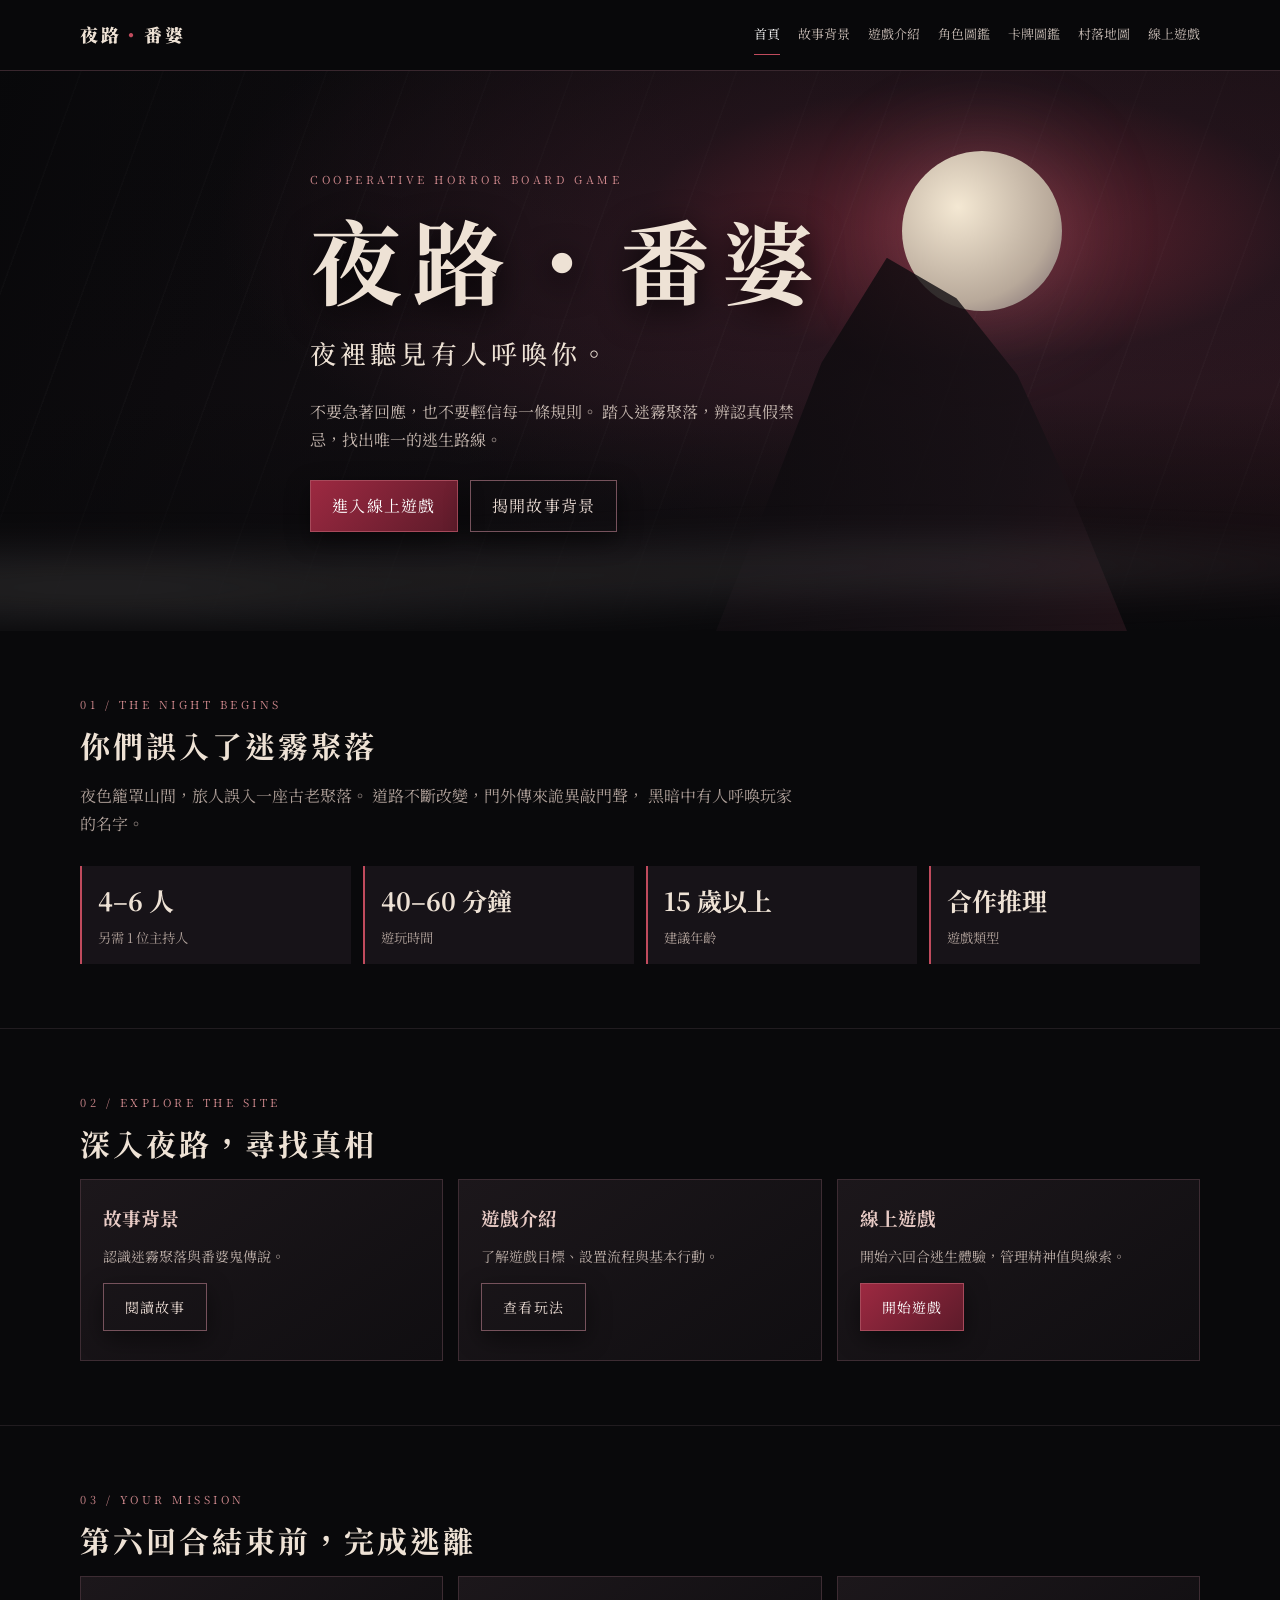
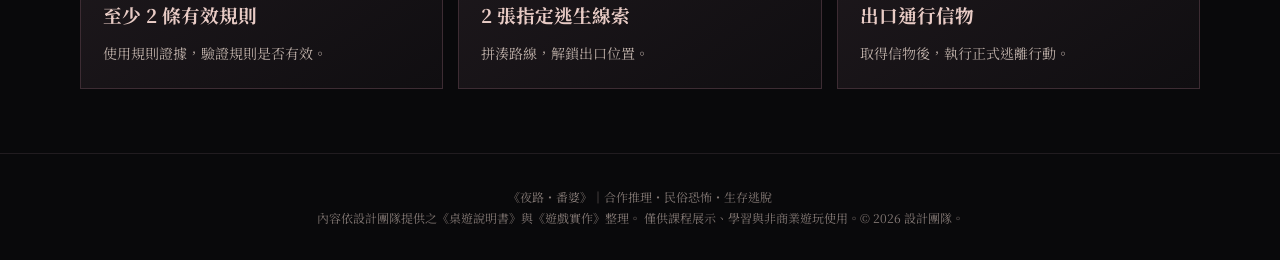
==== index.html @ e9b5aa8d "更新" ====
<!doctype html>
<html lang="zh-Hant">
<head>
  <meta charset="utf-8">
  <meta name="viewport" content="width=device-width, initial-scale=1">
  <title>首頁｜夜路・番婆</title>
  <link rel="stylesheet" href="css/common.css">
  <link rel="stylesheet" href="css/home.css">
</head>

<body>
  <header class="topbar">
    <div class="wrap nav">
      <a class="brand" href="index.html">夜路<span>・</span>番婆</a>

      <button class="menu" id="menu" aria-label="開啟選單">☰</button>

      <nav class="navlinks" id="navlinks">
        <a href="index.html">首頁</a>
        <a href="story.html">故事背景</a>
        <a href="rules.html">遊戲介紹</a>
        <a href="roles.html">角色圖鑑</a>
        <a href="cards.html">卡牌圖鑑</a>
        <a href="map.html">村落地圖</a>
        <a href="play.html">線上遊戲</a>
      </nav>
    </div>
  </header>

  <section class="hero">
    <div class="moon"></div>
    <div class="shadow-ghost"></div>
    <div class="embers"></div>
    <div class="fog"></div>

    <div class="wrap hero-copy">
      <div class="eyebrow">COOPERATIVE HORROR BOARD GAME</div>

      <h1>夜路・番婆</h1>
      <h2>夜裡聽見有人呼喚你。</h2>

      <p>
        不要急著回應，也不要輕信每一條規則。
        踏入迷霧聚落，辨認真假禁忌，找出唯一的逃生路線。
      </p>

      <div class="actions">
        <a class="btn" href="play.html">進入線上遊戲</a>
        <a class="btn ghost" href="story.html">揭開故事背景</a>
      </div>
    </div>
  </section>

  <main>
    <!-- 第一區：遊戲基本資訊 -->
    <section>
      <div class="wrap fade-in">
        <div class="kicker">01 / THE NIGHT BEGINS</div>
        <h2 class="section-title">你們誤入了迷霧聚落</h2>

        <p class="lead">
          夜色籠罩山間，旅人誤入一座古老聚落。
          道路不斷改變，門外傳來詭異敲門聲，
          黑暗中有人呼喚玩家的名字。
        </p>

        <div class="stats">
          <div class="stat">
            <b>4–6 人</b>
            <small>另需 1 位主持人</small>
          </div>

          <div class="stat">
            <b>40–60 分鐘</b>
            <small>遊玩時間</small>
          </div>

          <div class="stat">
            <b>15 歲以上</b>
            <small>建議年齡</small>
          </div>

          <div class="stat">
            <b>合作推理</b>
            <small>遊戲類型</small>
          </div>
        </div>
      </div>
    </section>

    <!-- 第二區：網站導覽 -->
    <section>
      <div class="wrap fade-in">
        <div class="kicker">02 / EXPLORE THE SITE</div>
        <h2 class="section-title">深入夜路，尋找真相</h2>

        <div class="grid">
          <article class="card">
            <h3>故事背景</h3>
            <p>認識迷霧聚落與番婆鬼傳說。</p>
            <p style="margin-top: 14px;">
              <a class="btn ghost" href="story.html">閱讀故事</a>
            </p>
          </article>

          <article class="card">
            <h3>遊戲介紹</h3>
            <p>了解遊戲目標、設置流程與基本行動。</p>
            <p style="margin-top: 14px;">
              <a class="btn ghost" href="rules.html">查看玩法</a>
            </p>
          </article>

          <article class="card">
            <h3>線上遊戲</h3>
            <p>開始六回合逃生體驗，管理精神值與線索。</p>
            <p style="margin-top: 14px;">
              <a class="btn" href="play.html">開始遊戲</a>
            </p>
          </article>
        </div>
      </div>
    </section>

    <!-- 第三區：勝利條件 -->
    <section>
      <div class="wrap fade-in">
        <div class="kicker">03 / YOUR MISSION</div>
        <h2 class="section-title">第六回合結束前，完成逃離</h2>

        <div class="grid">
          <article class="card">
            <h3>至少 2 條有效規則</h3>
            <p>使用規則證據，驗證規則是否有效。</p>
          </article>

          <article class="card">
            <h3>2 張指定逃生線索</h3>
            <p>拼湊路線，解鎖出口位置。</p>
          </article>

          <article class="card">
            <h3>出口通行信物</h3>
            <p>取得信物後，執行正式逃離行動。</p>
          </article>
        </div>
      </div>
    </section>
  </main>

  <footer class="footer">
    <div class="wrap">
      《夜路・番婆》｜合作推理・民俗恐怖・生存逃脫<br>
      內容依設計團隊提供之《桌遊說明書》與《遊戲實作》整理。
      僅供課程展示、學習與非商業遊玩使用。© 2026 設計團隊。
    </div>
  </footer>

    <script src="js/common.js"></script>
  <script src="js/home.js"></script>
</body>
</html>
---- css/common.css ----
/* 全站共用：字體、色彩、導覽列、按鈕、通用內容元件、頁尾與無障礙設定 */

/* ==============================
   1. 字體與全域設定
============================== */

@import url('https://fonts.googleapis.com/css2?family=Noto+Serif+TC:wght@400;500;600;700;900&display=swap');

:root {
  --bg: #09090b;
  --panel: #151216;
  --panel2: #21171d;
  --red: #9d2941;
  --red2: #c04b5d;
  --cream: #eee2d5;
  --muted: #b0a19a;
  --line: #49333b;
  --gold: #c5a77a;
}

* {
  box-sizing: border-box;
}

html {
  scroll-behavior: smooth;
}

body {
  margin: 0;
  background: var(--bg);
  color: var(--cream);
  font-family: 'Noto Serif TC', serif;
  line-height: 1.75;
}

a {
  color: inherit;
}

.wrap {
  width: min(1120px, 92%);
  margin: auto;
}

/* ==============================
   2. 導覽列
============================== */

.topbar {
  position: sticky;
  top: 0;
  z-index: 20;
  background: #09090bf2;
  border-bottom: 1px solid #39272e;
  backdrop-filter: blur(14px);
}

.nav {
  min-height: 70px;
  display: flex;
  align-items: center;
  justify-content: space-between;
  gap: 20px;
}

.brand {
  text-decoration: none;
  font-weight: 900;
  letter-spacing: .18em;
  font-size: 18px;
}

.brand span {
  color: var(--red2);
}

.navlinks {
  display: flex;
  gap: 18px;
  align-items: center;
}

.navlinks a {
  text-decoration: none;
  color: #c8bcb5;
  font-size: 13px;
  padding: 8px 0;
  border-bottom: 1px solid transparent;
}

.navlinks a:hover,
.navlinks a.active {
  color: #fff;
  border-color: var(--red2);
}

.menu {
  display: none;
  background: none;
  border: 1px solid var(--line);
  color: var(--cream);
  padding: 7px 11px;
}

/* ==============================
   4. 按鈕
============================== */

.actions {
  display: flex;
  gap: 12px;
  flex-wrap: wrap;
  margin-top: 26px;
}

.btn {
  display: inline-block;
  text-decoration: none;
  border: 1px solid #a74a5b;

  background:
    linear-gradient(
      135deg,
      #9d2941,
      #5d1b2a
    );

  color: #fff;
  padding: 11px 21px;
  letter-spacing: .08em;
  box-shadow: 0 8px 24px #0007;
  transition: .25s;
  position: relative;
  overflow: hidden;
}

.btn:hover {
  transform: translateY(-3px);
  box-shadow: 0 10px 30px #a12c4655;
}

.btn.ghost {
  background: transparent;
  border-color: #76525c;
  color: #eadbd3;
}

/* ==============================
   6. 內頁標題區
============================== */

.page-hero {
  padding: 76px 0 52px;

  background:
    radial-gradient(
      ellipse at 80% 0%,
      #4b202b,
      transparent 48%
    ),
    linear-gradient(
      180deg,
      #171116,
      #09090b
    );

  border-bottom: 1px solid #302229;
}

.page-hero h1 {
  font-size: clamp(34px, 6vw, 58px);
  margin: 10px 0;
  letter-spacing: .12em;
}

.page-hero p {
  color: var(--muted);
  max-width: 720px;
}

/* ==============================
   7. 主要內容區
============================== */

main section {
  padding: 64px 0;
  border-bottom: 1px solid #211c20;
}

.section-title {
  font-size: 30px;
  letter-spacing: .1em;
  margin: 5px 0 10px;
}

.lead {
  color: var(--muted);
  max-width: 720px;
  margin: 0 0 28px;
}

/* ==============================
   8. 卡片與網格
============================== */

.grid {
  display: grid;
  grid-template-columns: repeat(3, 1fr);
  gap: 15px;
}

.two {
  display: grid;
  grid-template-columns: 1fr 1fr;
  gap: 18px;
}

.card {
  background:
    linear-gradient(
      145deg,
      #1c171b,
      #100e11
    );

  border: 1px solid #3d2c33;
  padding: 22px;
  position: relative;
  overflow: hidden;
  transition: .3s;
}

.card:hover {
  transform: translateY(-5px);
  border-color: #a85a68;

  box-shadow:
    0 14px 34px #0009,
    0 0 22px #8e2a3c22;
}

.card h2,
.card h3 {
  margin: 0 0 9px;
  color: #e8cbc5;
}

.card p {
  color: #bcaea7;
  margin: 0;
  font-size: 14px;
}

.tag {
  color: var(--gold);
  font-size: 11px;
  letter-spacing: .18em;
}

/* ==============================
   13. 頁尾與淡入動畫
============================== */

.footer {
  padding: 32px 0;
  color: #847975;
  font-size: 12px;
  text-align: center;
}

.fade-in {
  opacity: 0;
  transform: translateY(18px);
  transition: opacity .8s, transform .8s;
}

.fade-in.in-view {
  opacity: 1;
  transform: none;
}

/* ==============================
   17. 減少動態效果設定
============================== */

@media (prefers-reduced-motion: reduce) {
  *,
  *:before,
  *:after {
    animation: none !important;
    transition: none !important;
    scroll-behavior: auto !important;
  }

  .fade-in {
    opacity: 1;
    transform: none;
  }
}



/* =================================
   角色卡牌選擇區
================================= */

.character-options {
  display: grid;
  grid-template-columns: repeat(4, 1fr);
  gap: 20px;
  max-width: 900px;
  margin: 0 auto;
}

/* =================================
   下方角色卡牌翻轉效果
================================= */

.character-option {
  width: 100%;
  aspect-ratio: 2 / 3;
  padding: 0;
  border: 2px solid #49333b;
  background: transparent;
  cursor: pointer;
  perspective: 1000px;
  overflow: visible;
  border-radius: 8px;
  transition: border-color .3s, box-shadow .3s;
}

.option-inner {
  display: block;
  position: relative;
  width: 100%;
  height: 100%;
  transform-style: preserve-3d;
  transition: transform .8s cubic-bezier(.2,.7,.3,1);
}

/* 卡牌正反面 */
.option-face {
  position: absolute;
  inset: 0;
  display: block;
  width: 100%;
  height: 100%;
  overflow: hidden;
  border-radius: 6px;
  backface-visibility: hidden;
  -webkit-backface-visibility: hidden;
}

.option-face img {
  width: 100%;
  height: 100%;
  display: block;
  object-fit: cover;
}

/* 卡背 */
.option-back {
  transform: rotateY(0deg);
}

/* 卡牌正面 */
.option-front {
  transform: rotateY(180deg);
}

/* 滑鼠移入、鍵盤聚焦、選取後翻面 */
.character-option:hover .option-inner,
.character-option:focus-visible .option-inner,
.character-option.active .option-inner {
  transform: rotateY(180deg);
}

/* 卡牌選取效果 */
.character-option.active {
  border-color: var(--red2);
  box-shadow: 0 0 20px #c04b5d66;
}

/* 滑鼠移入光影 */
.character-option:hover {
  border-color: var(--gold);
  box-shadow: 0 10px 25px #0009;
  transform: translateY(-5px);
}

/* 鍵盤操作提示 */
.character-option:focus-visible {
  outline: 2px solid var(--gold);
  outline-offset: 4px;
}

/* =================================
   全站共用響應式設定
================================= */
@media (max-width: 800px) {
  .navlinks {
    display: none;
    position: absolute;
    top: 70px;
    left: 0;
    right: 0;
    background: #0d0b0e;
    padding: 16px 5%;
    flex-direction: column;
    align-items: flex-start;
  }

  .navlinks.open { display: flex; }
  .menu { display: block; }
  .grid { grid-template-columns: 1fr 1fr; }
  .two { grid-template-columns: 1fr; }
}

@media (max-width: 480px) {
  .grid { grid-template-columns: 1fr; }
  .page-hero { padding: 56px 0 38px; }
}
---- css/home.css ----
/* 首頁專用：Hero、霧氣、火光、統計區與首頁動畫 */

/* ==============================
   3. 首頁主視覺 Hero
============================== */

.hero {
  min-height: 560px;
  display: flex;
  align-items: center;
  position: relative;
  overflow: hidden;
  isolation: isolate;

  background:
    radial-gradient(
      ellipse at 76% 27%,
      #7b2939 0%,
      #2b1720 24%,
      transparent 55%
    ),
    linear-gradient(
      110deg,
      #08080a,
      #171116 58%,
      #28141b
    );
}

.hero:before {
  content: "";
  position: absolute;
  inset: 0;

  background:
    linear-gradient(
      0deg,
      #09090b,
      transparent 42%,
      #09090b55
    ),
    repeating-linear-gradient(
      110deg,
      transparent 0 75px,
      #ffffff05 76px 77px
    );

  z-index: -1;
}

.moon {
  position: absolute;
  right: 17%;
  top: 80px;
  width: 160px;
  height: 160px;
  border-radius: 50%;

  background:
    radial-gradient(
      circle at 35% 35%,
      #f4e8d3,
      #b8a99a 65%,
      #72616a
    );

  box-shadow: 0 0 100px #d18b994a;
  animation: pulse 7s ease-in-out infinite;
}

.shadow-ghost {
  position: absolute;
  right: 11%;
  bottom: -30px;
  width: 34%;
  height: 72%;

  background:
    linear-gradient(
      130deg,
      #070709,
      #171116 65%,
      #28151c
    );

  clip-path: polygon(
    42% 0,
    58% 10%,
    72% 29%,
    83% 55%,
    100% 100%,
    0 100%,
    17% 54%,
    27% 26%
  );

  opacity: .8;
  transform-origin: 50% 100%;
  animation: sway 10s ease-in-out infinite alternate;
}

.hero-copy {
  position: relative;
  z-index: 3;
  padding: 90px 0;
  max-width: 660px;
}

.eyebrow,
.kicker {
  color: #d18a8e;
  letter-spacing: .32em;
  font-size: 11px;
}

.hero h1 {
  font-size: clamp(52px, 8vw, 92px);
  line-height: 1.1;
  letter-spacing: .12em;
  margin: 18px 0;
  text-shadow: 0 8px 35px #000;
  animation: rise 1.2s both;
}

.hero h2 {
  font-weight: 500;
  letter-spacing: .16em;
  font-size: clamp(18px, 3vw, 26px);
}

.hero p {
  color: #c7b9b1;
  max-width: 510px;
}

/* ==============================
   5. 迷霧與火光特效
============================== */

.fog {
  position: absolute;
  z-index: 2;
  bottom: 0;
  left: -20%;
  width: 140%;
  height: 145px;
  pointer-events: none;

  background:
    radial-gradient(
      ellipse at 20% 70%,
      #d4cccc24,
      transparent 40%
    ),
    radial-gradient(
      ellipse at 65% 55%,
      #d4cccc1b,
      transparent 38%
    );

  filter: blur(16px);
  animation: fog 22s ease-in-out infinite alternate;
}

.embers {
  position: absolute;
  inset: 0;
  pointer-events: none;
  z-index: 2;
  overflow: hidden;
}

.ember {
  position: absolute;
  bottom: -10px;
  width: 3px;
  height: 3px;
  border-radius: 50%;
  background: #e6b4a1;
  box-shadow: 0 0 9px #c85a65;

  animation:
    float-up var(--dur) linear var(--delay) infinite;

  opacity: 0;
}

/* ==============================
   9. 遊戲資訊統計
============================== */

.stats {
  display: grid;
  grid-template-columns: repeat(4, 1fr);
  gap: 12px;
  margin-top: 28px;
}

.stat {
  background: #171318;
  border-left: 2px solid var(--red2);
  padding: 13px 16px;
}

.stat b {
  display: block;
  font-size: 25px;
}

.stat small {
  color: var(--muted);
}

/* ==============================
   14. 動畫設定
============================== */

@keyframes pulse {
  0%,
  100% {
    box-shadow: 0 0 65px #c58b8b33;
  }

  50% {
    box-shadow: 0 0 125px #dba0a066;
  }
}

@keyframes sway {
  from {
    transform: rotate(-2deg) translateY(0);
  }

  to {
    transform: rotate(2deg) translateY(-8px);
  }
}

@keyframes fog {
  from {
    transform: translateX(-5%) scale(1);
  }

  to {
    transform: translateX(6%) scale(1.1);
  }
}

@keyframes float-up {
  0% {
    transform: translateY(0);
    opacity: 0;
  }

  12% {
    opacity: .8;
  }

  100% {
    transform: translateY(-620px) translateX(40px);
    opacity: 0;
  }
}

@keyframes rise {
  from {
    opacity: 0;
    transform: translateY(24px);
    filter: blur(6px);
  }

  to {
    opacity: 1;
    transform: none;
    filter: none;
  }
}

/* 首頁響應式設定 */
@media (max-width: 800px) {
  .stats { grid-template-columns: 1fr 1fr; }
  .hero { min-height: 530px; }
  .moon { width: 120px; height: 120px; right: 5%; }
  .shadow-ghost { width: 58%; right: -5%; opacity: .5; }
}
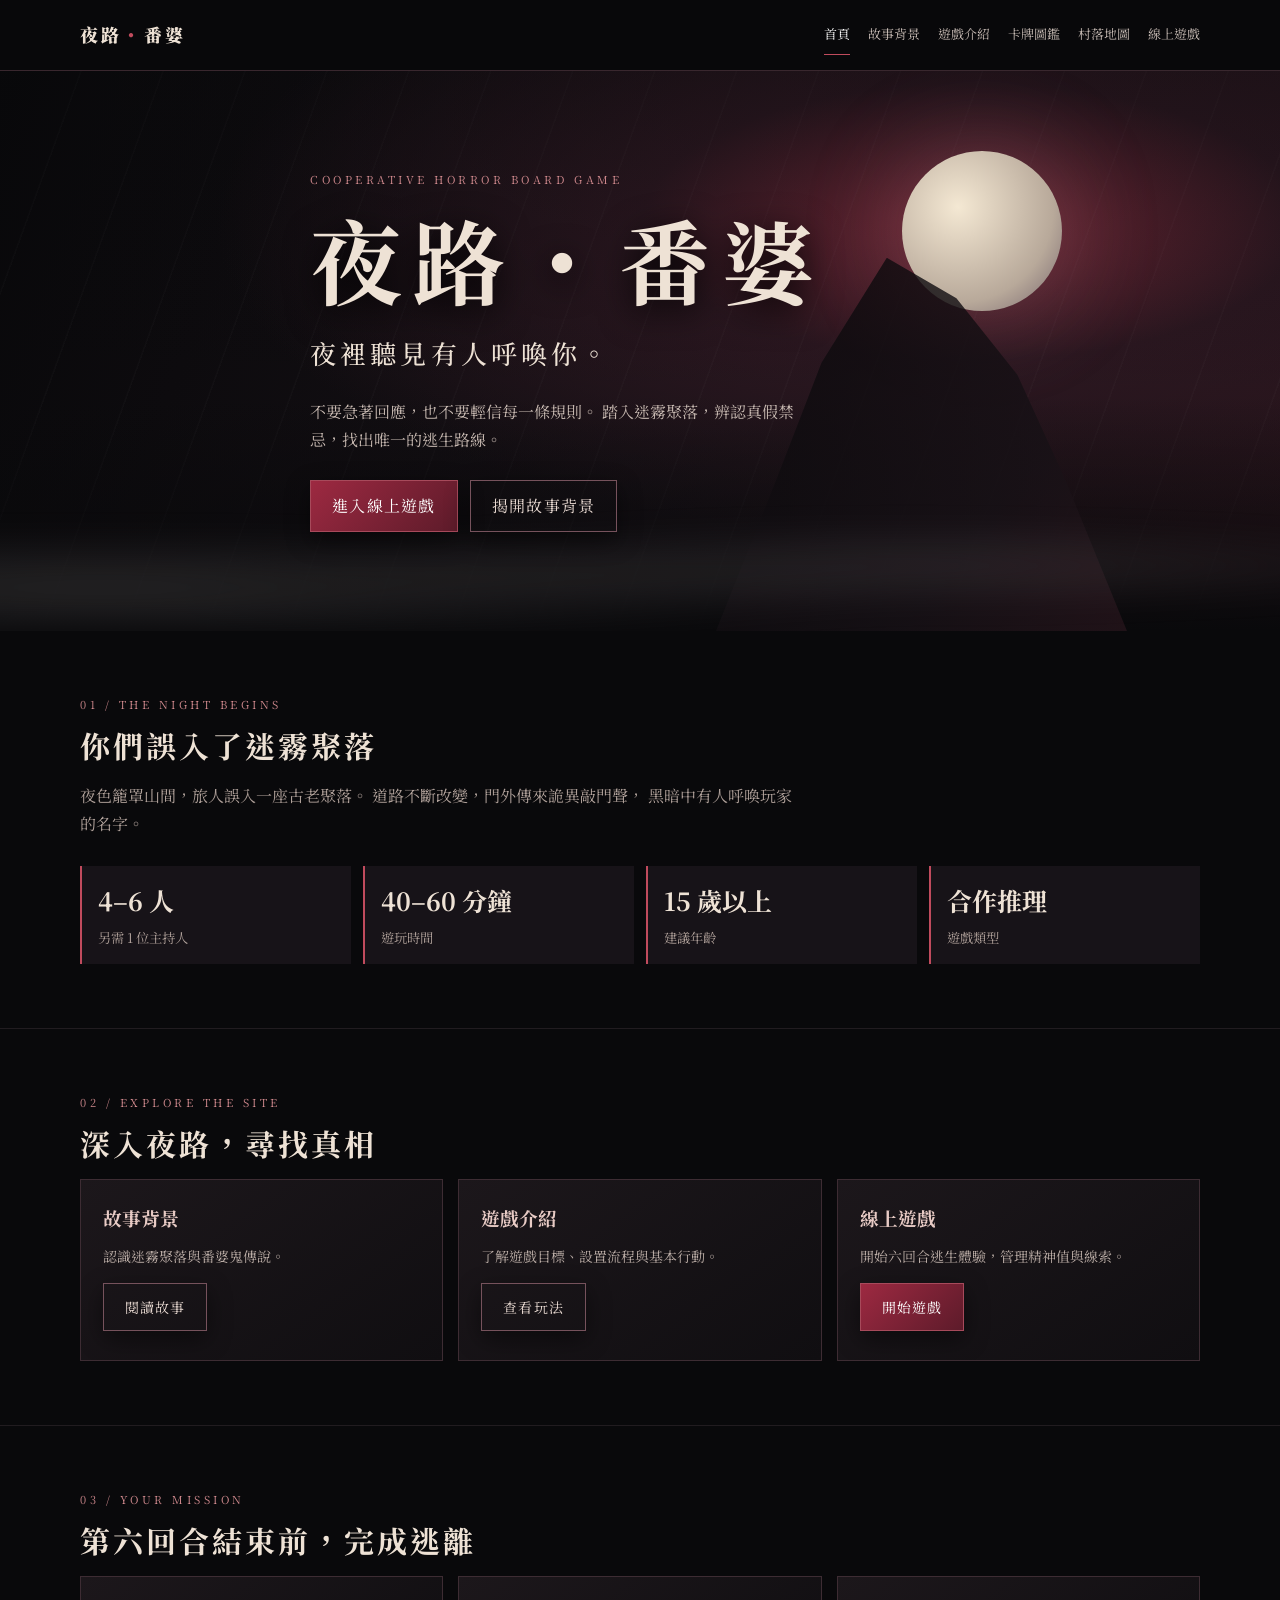
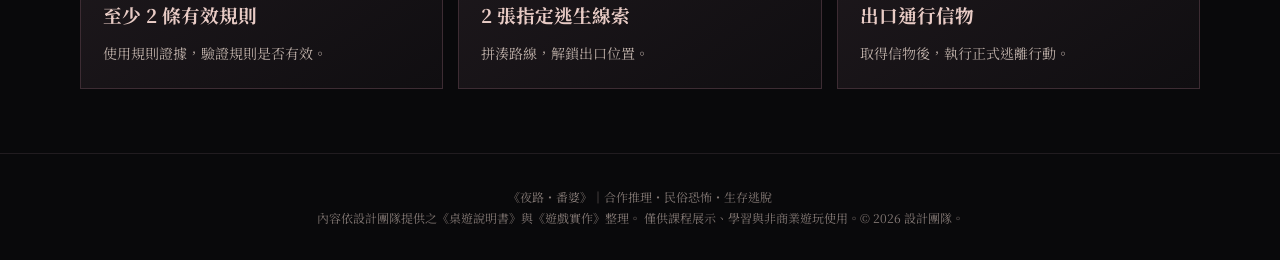
==== commit 14a36f56: "圖鑑與角色卡合併" ====
--- a/index.html
+++ b/index.html
@@ -20,7 +20,6 @@
         <a href="index.html">首頁</a>
         <a href="story.html">故事背景</a>
         <a href="rules.html">遊戲介紹</a>
-        <a href="roles.html">角色圖鑑</a>
         <a href="cards.html">卡牌圖鑑</a>
         <a href="map.html">村落地圖</a>
         <a href="play.html">線上遊戲</a>
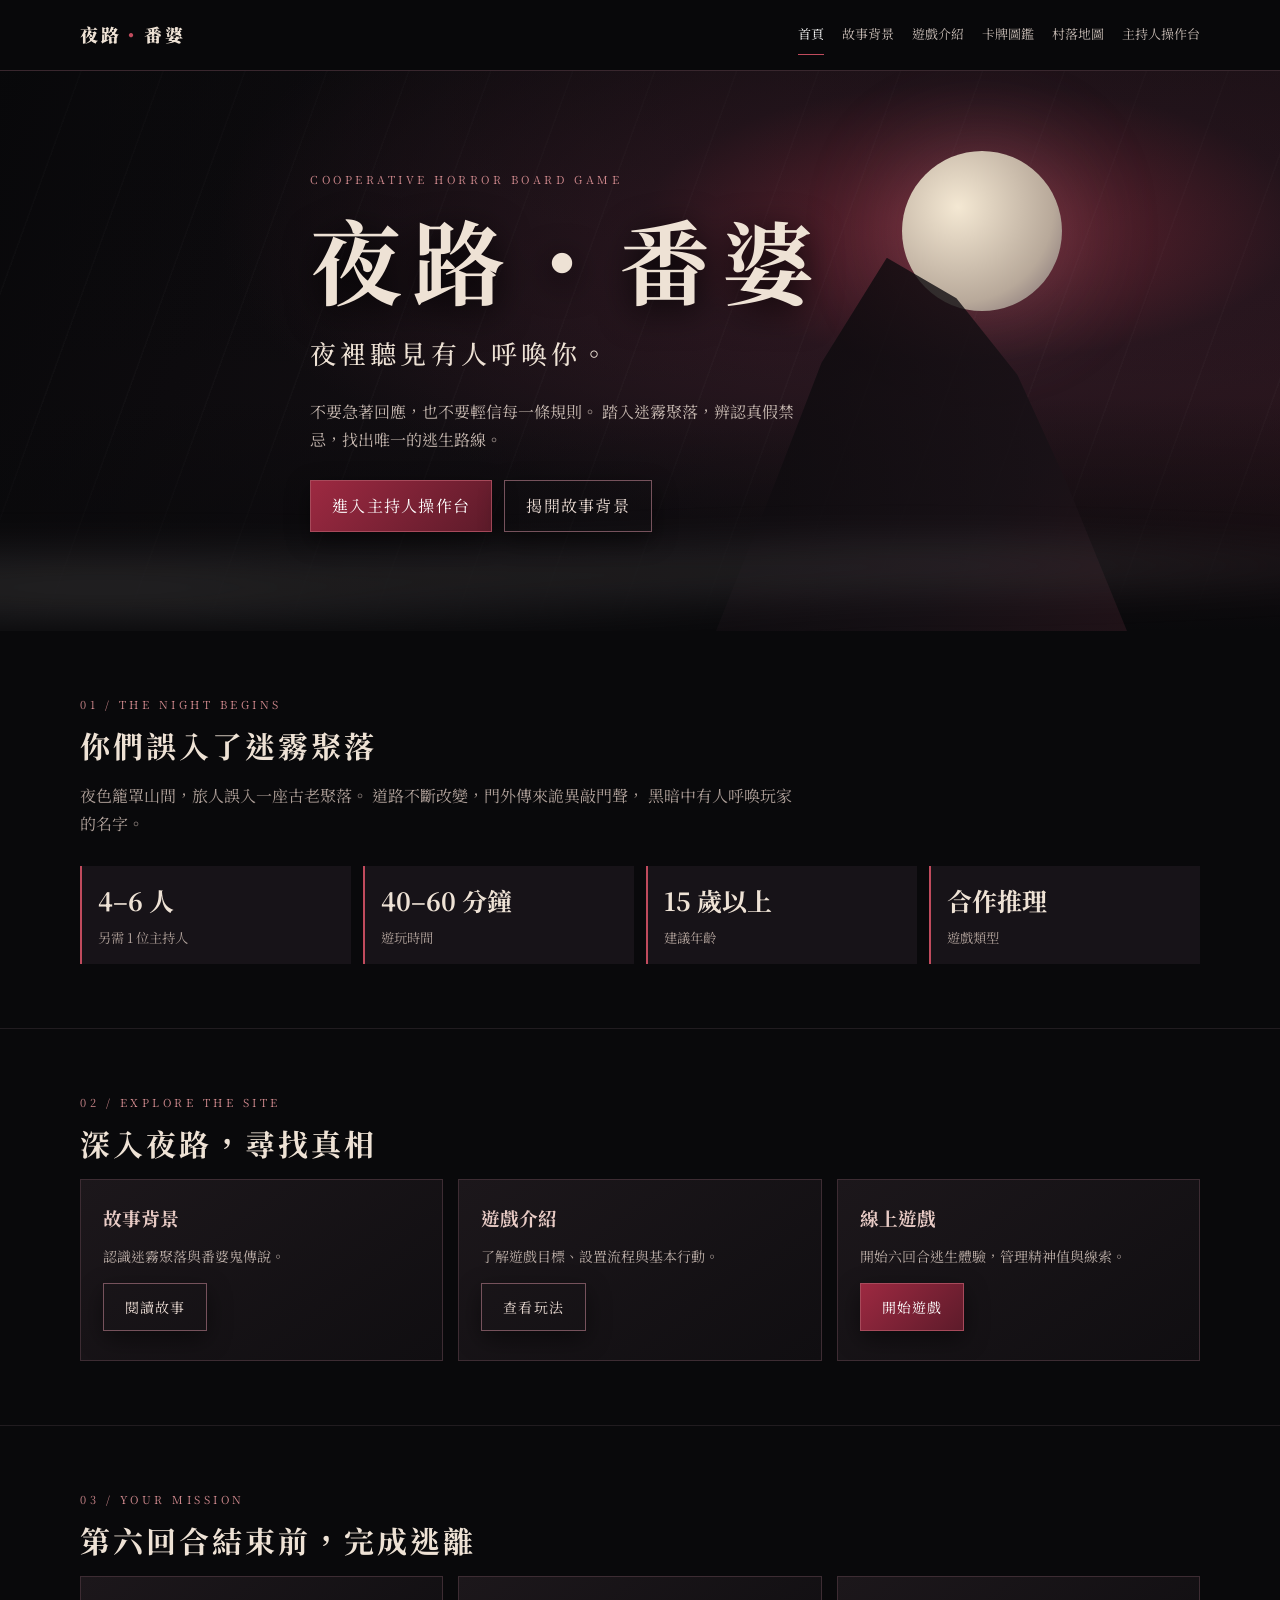
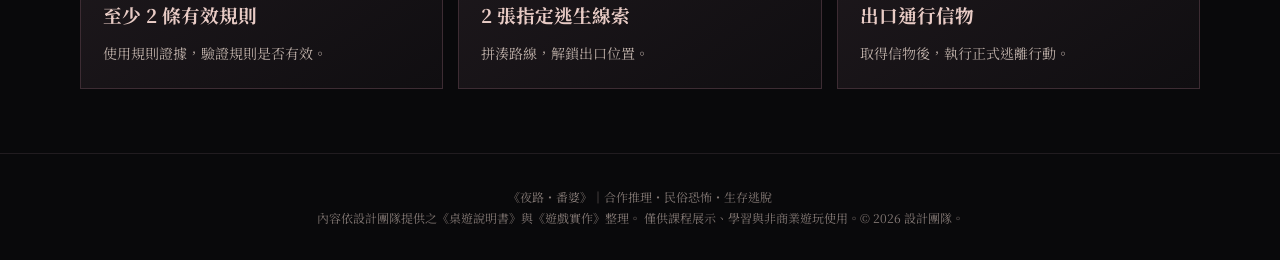
==== commit 5f6a6f52: "圖鑑頁面+介面" ====
--- a/index.html
+++ b/index.html
@@ -4,7 +4,12 @@
 <head>
   <meta charset="utf-8">
   <meta name="viewport" content="width=device-width, initial-scale=1">
+
   <title>首頁｜夜路・番婆</title>
+
+  <!-- 網站分頁 Logo -->
+  <link rel="icon" type="image/png" href="assets/logo/logo.png">
+
   <link rel="stylesheet" href="css/common.css">
   <link rel="stylesheet" href="css/home.css">
 </head>
@@ -22,7 +27,7 @@
         <a href="rules.html">遊戲介紹</a>
         <a href="cards.html">卡牌圖鑑</a>
         <a href="map.html">村落地圖</a>
-        <a href="play.html">線上遊戲</a>
+        <a href="play.html">主持人操作台</a>
       </nav>
     </div>
   </header>
@@ -45,7 +50,7 @@
       </p>
 
       <div class="actions">
-        <a class="btn" href="play.html">進入線上遊戲</a>
+        <a class="btn" href="play.html">進入主持人操作台</a>
         <a class="btn ghost" href="story.html">揭開故事背景</a>
       </div>
     </div>
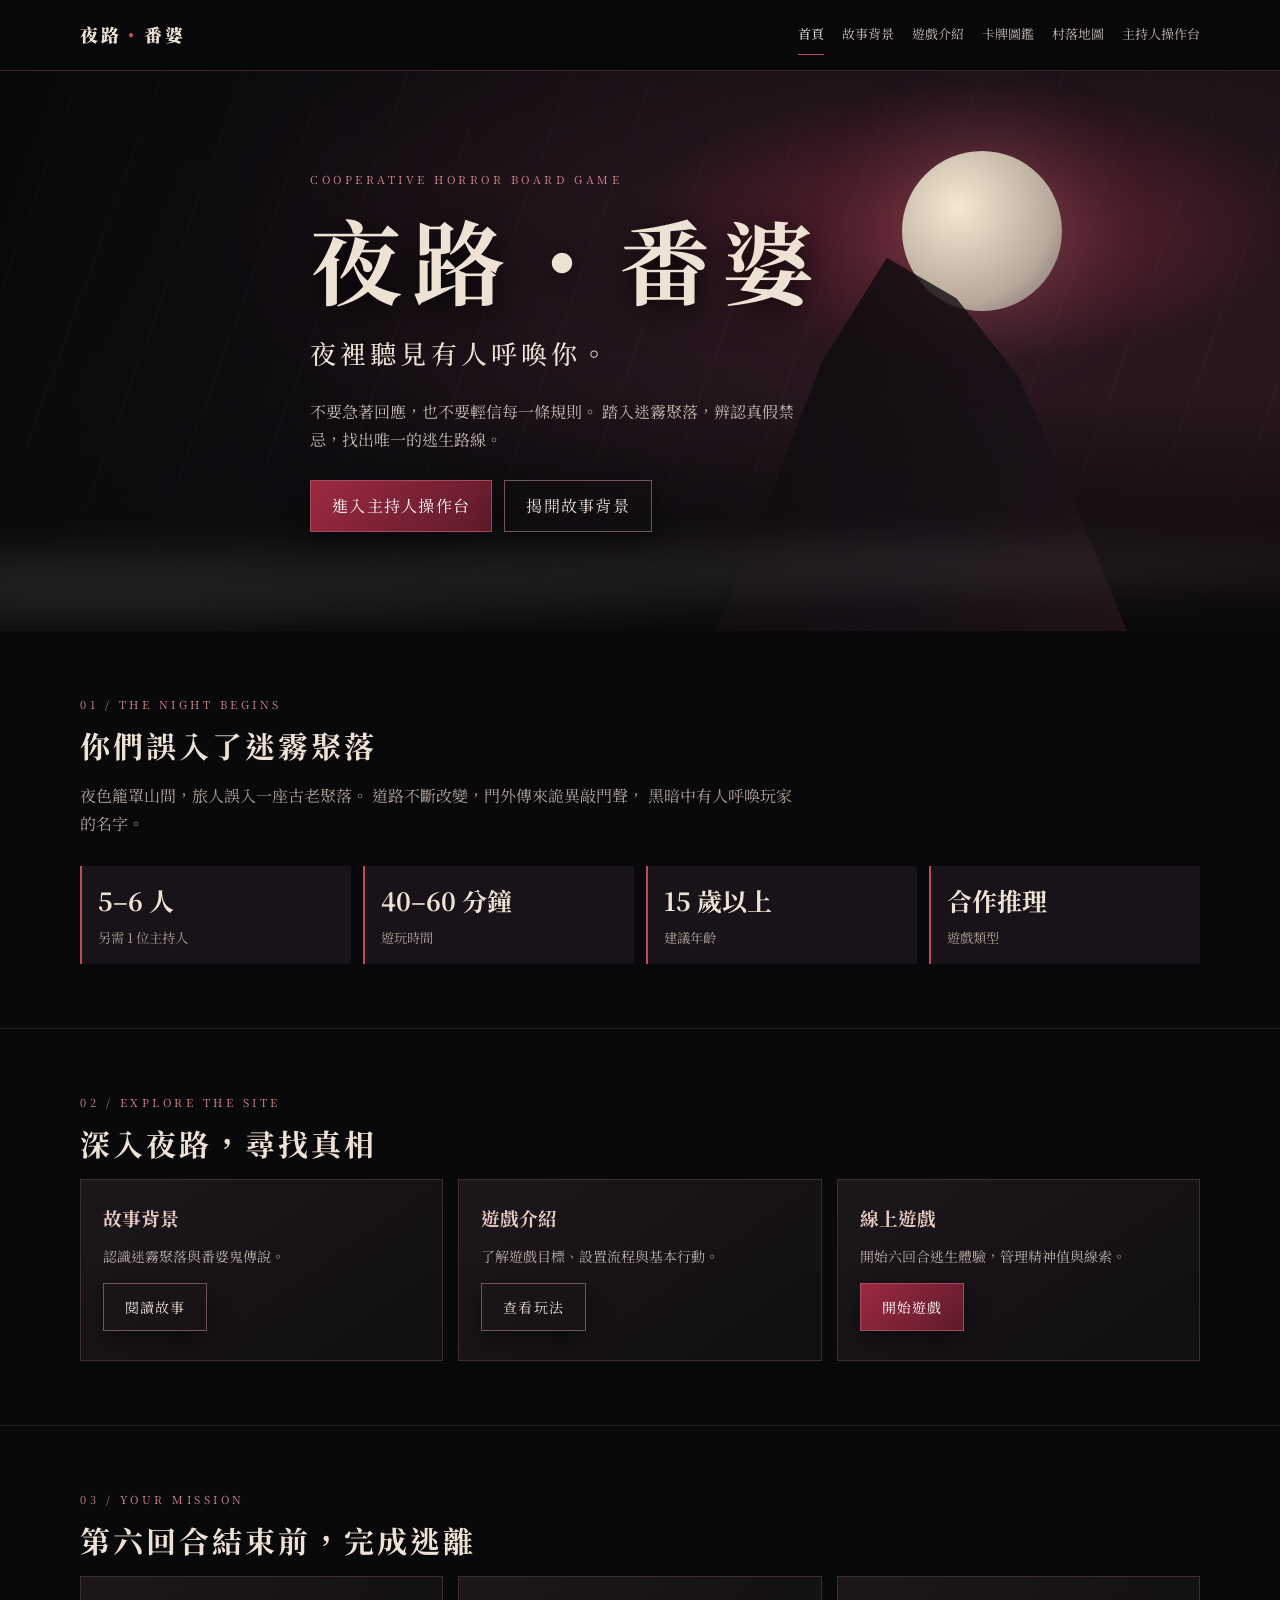
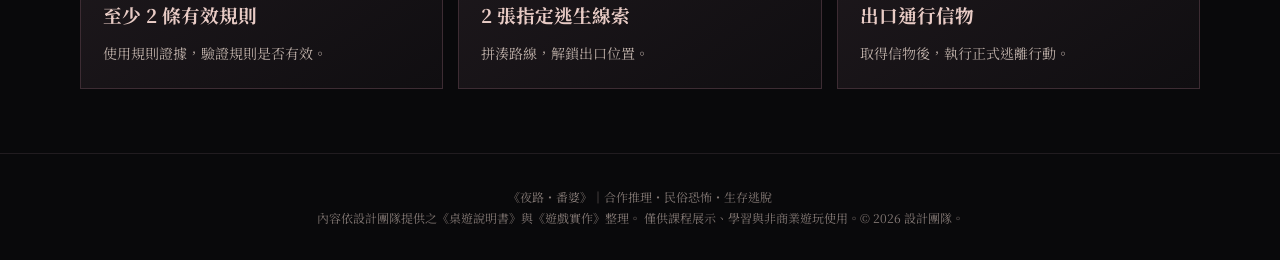
==== commit 8b68c466: "11/25 卡牌更新 圖鑑補上 人數更換 道具卡效果完成" ====
--- a/index.html
+++ b/index.html
@@ -71,7 +71,7 @@
 
         <div class="stats">
           <div class="stat">
-            <b>4–6 人</b>
+            <b>5–6 人</b>
             <small>另需 1 位主持人</small>
           </div>
 
